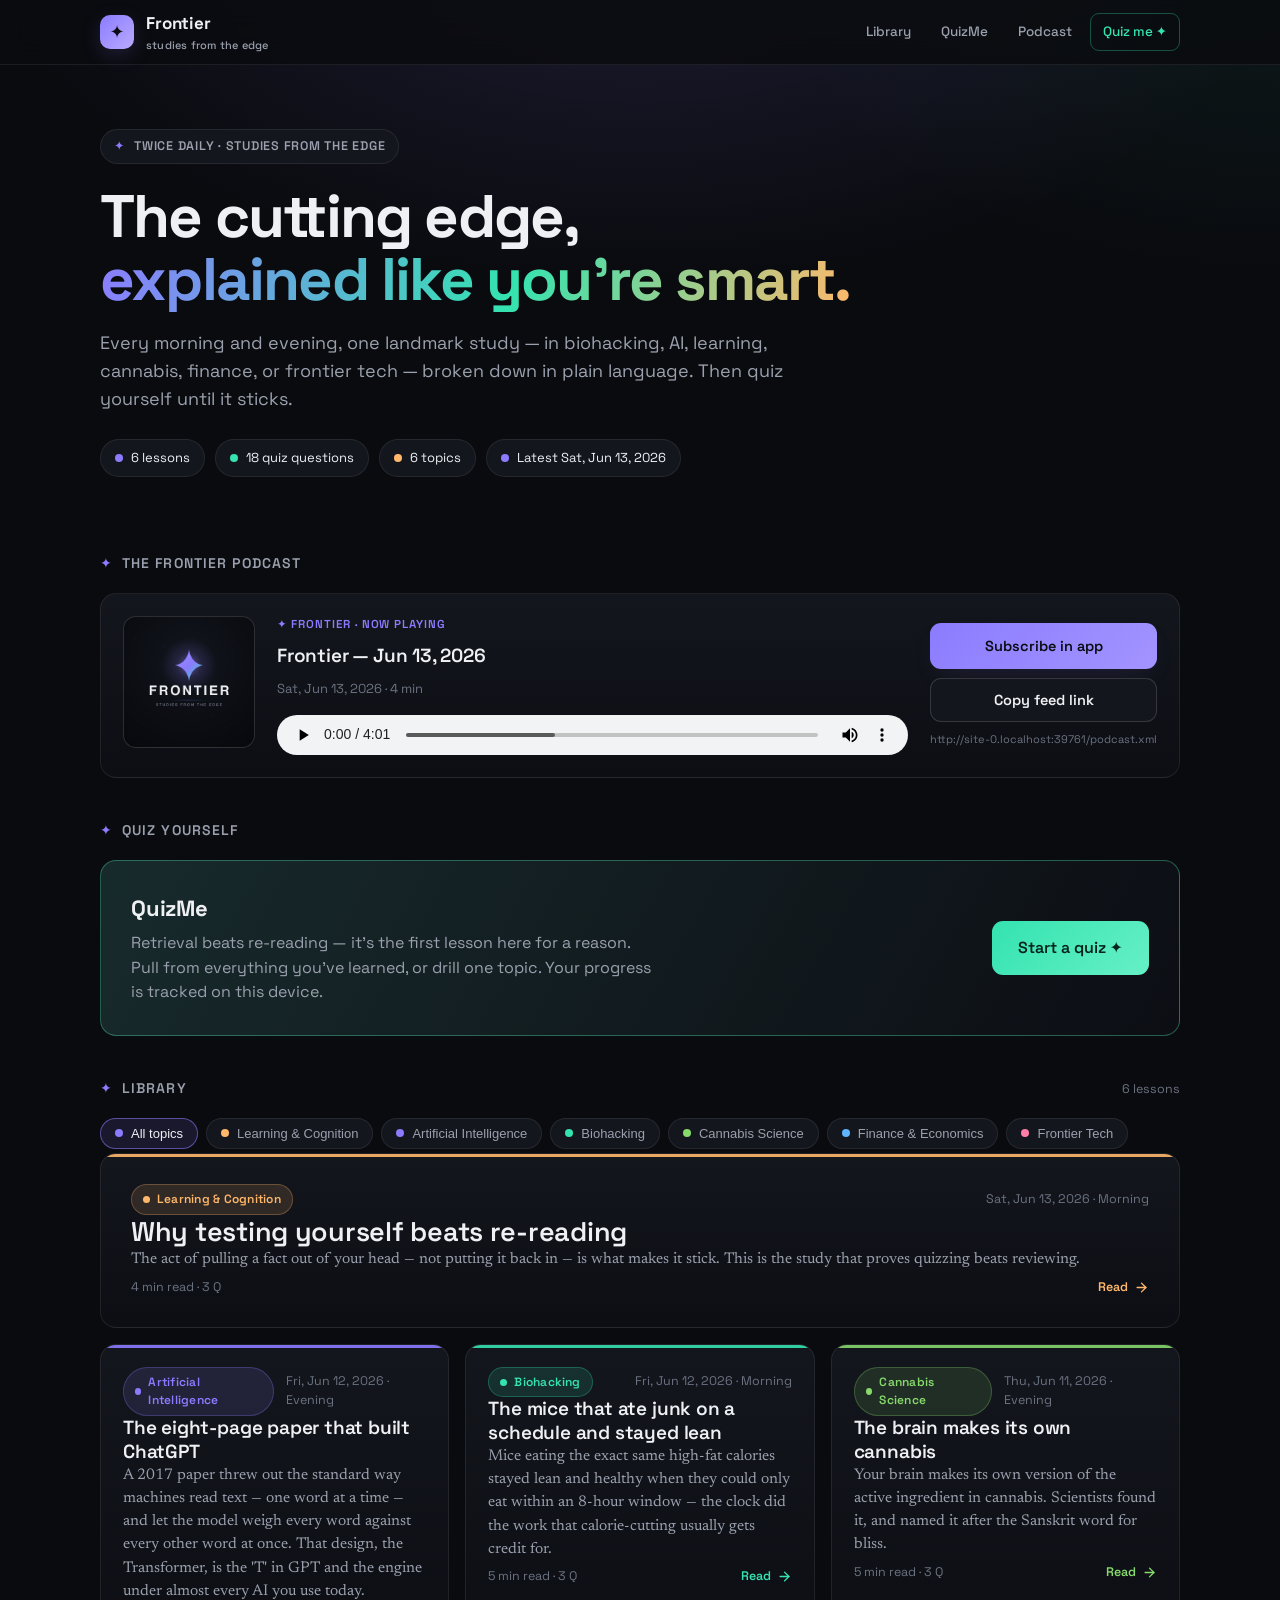
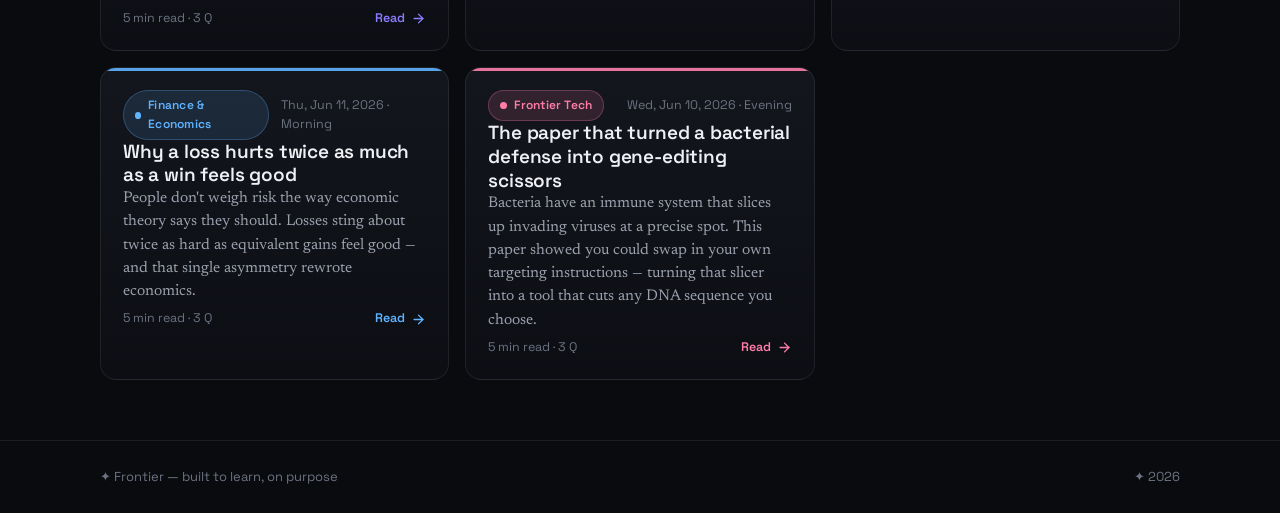
==== index.html @ 1a4116ad "Frontier — twice-daily study-of-the-day site with QuizMe + Gemini podcast Static GitHub Pages site (" ====
<!DOCTYPE html>
<html lang="en">
<head>
  <meta charset="UTF-8" />
  <meta name="viewport" content="width=device-width, initial-scale=1.0" />
  <title>Frontier — studies from the edge</title>
  <meta name="description" content="Twice a day, one landmark study explained in plain language — biohacking, AI, learning, cannabis, finance, and frontier tech. With a QuizMe mode and a daily podcast." />
  <link rel="icon" href="data:image/svg+xml,<svg xmlns='http://www.w3.org/2000/svg' viewBox='0 0 32 32'><rect width='32' height='32' rx='8' fill='%238b7cff'/><text x='16' y='23' font-size='20' text-anchor='middle' fill='%230b0c12' font-family='Arial' font-weight='bold'>✦</text></svg>" />
  <link rel="preconnect" href="https://fonts.googleapis.com" />
  <link rel="preconnect" href="https://fonts.gstatic.com" crossorigin />
  <link rel="stylesheet" href="assets/theme.css" />
</head>
<body>
  <header class="topbar">
    <div class="wrap">
      <a class="brand" href="./">
        <span class="mark">✦</span>
        <span><b>Frontier</b><small>studies from the edge</small></span>
      </a>
      <nav>
        <a href="#library">Library</a>
        <a href="quiz.html">QuizMe</a>
        <a href="#podcast">Podcast</a>
        <a class="cta" href="quiz.html">Quiz me ✦</a>
      </nav>
    </div>
  </header>

  <main class="wrap">
    <section class="hero">
      <span class="eyebrow"><span class="spark">✦</span> Twice daily · studies from the edge</span>
      <h1>The cutting edge,<br /><span class="grad">explained like you're smart.</span></h1>
      <p class="lede">Every morning and evening, one landmark study — in biohacking, AI, learning, cannabis, finance, or frontier tech — broken down in plain language. Then quiz yourself until it sticks.</p>
      <div class="meta-row" id="hero-meta"></div>
    </section>

    <div id="podcast"></div>

    <section>
      <div class="section-head"><h2><span class="spark">✦</span> Quiz yourself</h2></div>
      <div class="quiz-cta">
        <div>
          <h3>QuizMe</h3>
          <p>Retrieval beats re-reading — it's the first lesson here for a reason. Pull from everything you've learned, or drill one topic. Your progress is tracked on this device.</p>
        </div>
        <a class="btn btn-mint btn-lg" href="quiz.html">Start a quiz ✦</a>
      </div>
    </section>

    <div id="library"></div>
  </main>

  <footer class="site-foot">
    <div class="wrap">
      <span>✦ Frontier — built to learn, on purpose</span>
      <span id="foot-stamp"></span>
    </div>
  </footer>

  <script src="assets/app.js"></script>
  <script>
    let ALL = [];
    let activeTopic = 'all';

    function card(r, feature) {
      const color = topicColor(r.topic);
      const label = topicLabel(r.topic, r.topicLabel);
      const read = r.readMinutes ? `${r.readMinutes} min read` : 'Lesson';
      return `<a class="card${feature ? ' feature' : ''} reveal" href="lesson.html?id=${encodeURIComponent(r.id)}" style="--src:${esc(color)}">
        <div class="${feature ? 'feat-body' : ''}">
          <div class="card-top">
            <span class="badge"><span class="dot"></span>${esc(label)}</span>
            <span class="date">${fmtDate(r.date)}${r.slot ? ' · ' + slotLabel(r.slot) : ''}</span>
          </div>
          <h3>${esc(r.title)}</h3>
          <p class="tldr">${esc(r.tldr || '')}</p>
          <div class="card-foot">
            <span>${read}${r.quizCount ? ' · ' + r.quizCount + ' Q' : ''}</span>
            <span class="go">Read ${ARROW}</span>
          </div>
        </div>
      </a>`;
    }

    function renderFilters() {
      const present = [...new Set(ALL.map(r => r.topic))];
      const chips = [`<button class="chip${activeTopic === 'all' ? ' active' : ''}" data-t="all" style="--src:var(--accent)"><span class="dot"></span>All topics</button>`]
        .concat(present.map(t => `<button class="chip${activeTopic === t ? ' active' : ''}" data-t="${esc(t)}" style="--src:${esc(topicColor(t))}"><span class="dot"></span>${esc(topicLabel(t))}</button>`));
      return `<div class="filters">${chips.join('')}</div>`;
    }

    function renderLibrary() {
      const el = document.getElementById('library');
      if (!ALL.length) {
        el.innerHTML = `<div class="section-head"><h2><span class="spark">✦</span> Library</h2></div>
          <div class="empty"><p>No lessons filed yet. The first one lands as soon as the twice-daily routine runs.</p></div>`;
        return;
      }
      const sorted = [...ALL].sort((a, b) => (b.date + (b.slot || '')).localeCompare(a.date + (a.slot || '')));
      const [latest, ...rest] = sorted;
      const filtered = activeTopic === 'all' ? rest : rest.filter(r => r.topic === activeTopic);
      const featured = (activeTopic === 'all' || latest.topic === activeTopic) ? latest : null;
      const featuredHtml = featured ? `<div class="grid" style="margin-bottom:16px">${card(featured, true)}</div>` : '';
      const restList = activeTopic === 'all' ? rest : sorted.filter(r => r.topic === activeTopic && r !== featured);

      el.innerHTML = `<div class="section-head"><h2><span class="spark">✦</span> Library</h2><span class="count">${ALL.length} lesson${ALL.length === 1 ? '' : 's'}</span></div>
        ${renderFilters()}
        ${featuredHtml}
        <div class="grid">${restList.map(r => card(r, false)).join('')}</div>`;

      el.querySelectorAll('.chip').forEach(c => c.addEventListener('click', () => {
        activeTopic = c.dataset.t; renderLibrary();
        document.getElementById('library').scrollIntoView({ behavior: 'smooth', block: 'start' });
      }));
    }

    function renderHero() {
      const topics = [...new Set(ALL.map(r => r.topic))];
      const quizQ = ALL.reduce((n, r) => n + (r.quizCount || 0), 0);
      const latest = [...ALL].sort((a, b) => b.date.localeCompare(a.date))[0];
      document.getElementById('hero-meta').innerHTML =
        `<span class="pill"><span class="dot"></span>${ALL.length} lesson${ALL.length === 1 ? '' : 's'}</span>` +
        `<span class="pill"><span class="dot" style="background:var(--accent-2)"></span>${quizQ} quiz question${quizQ === 1 ? '' : 's'}</span>` +
        `<span class="pill"><span class="dot" style="background:var(--accent-3)"></span>${topics.length} topic${topics.length === 1 ? '' : 's'}</span>` +
        (latest ? `<span class="pill"><span class="dot" style="background:var(--accent)"></span>Latest ${fmtDate(latest.date)}</span>` : '');
    }

    fetch('data/manifest.json', { cache: 'no-store' })
      .then(r => { if (!r.ok) throw new Error(r.status); return r.json(); })
      .then(data => { ALL = Array.isArray(data) ? data : (data.lessons || []); renderHero(); renderLibrary(); })
      .catch(() => {
        document.getElementById('library').innerHTML =
          `<div class="empty"><p>Couldn't load the lesson index.<br><span class="mono">data/manifest.json</span> is generated on deploy — view this on GitHub Pages, not the raw files.</p></div>`;
      });

    /* ---- podcast player ---- */
    const mins = (s) => s ? `${Math.max(1, Math.round(s / 60))} min` : 'audio';
    function renderPodcast(eps) {
      const feedUrl = new URL('podcast.xml', location.href).href;
      const subscribe = 'podcast://' + feedUrl.replace(/^https?:\/\//, '');
      const head = `<div class="section-head"><h2><span class="spark">✦</span> The Frontier podcast</h2></div>`;
      const cover = `<div class="cover" style="background-image:url('assets/podcast-cover.png')"></div>`;
      const el = document.getElementById('podcast');
      if (!eps || !eps.length) {
        el.innerHTML = head + `<div class="podcast-card">${cover}
          <div class="pc-body"><div class="pc-kicker">✦ Frontier</div>
          <div class="pc-title">A short audio walk through the day's studies</div>
          <div class="pc-meta">The first episode lands here once the podcast routine runs.</div></div></div>`;
        return;
      }
      const e = eps[0];
      const list = eps.map((ep, i) => `<button class="ep-item${i === 0 ? ' active' : ''}" data-file="${esc(ep.file)}" data-title="${esc(ep.title)}" data-date="${esc(ep.date)}" data-dur="${ep.durationSec || 0}">
          <span class="ep-play">▶</span>
          <span class="ep-info"><span class="ep-t">${fmtDate(ep.date)} · ${mins(ep.durationSec)}</span><span class="ep-d">${esc(ep.summary || '')}</span></span>
        </button>`).join('');
      el.innerHTML = head + `<div class="podcast-card">${cover}
        <div class="pc-body">
          <div class="pc-kicker">✦ Frontier · Now playing</div>
          <div class="pc-title">${esc(e.title)}</div>
          <div class="pc-meta">${fmtDate(e.date)} · ${mins(e.durationSec)}</div>
          <audio id="pc-audio" controls preload="metadata" src="${esc(e.file)}"></audio>
        </div>
        <div class="pc-side">
          <a class="btn btn-primary" href="${subscribe}">Subscribe in app</a>
          <button class="btn" id="copyFeed" type="button">Copy feed link</button>
          <span class="feed-url">${esc(feedUrl)}</span>
        </div>
      </div>` + (eps.length > 1 ? `<div class="ep-list"><div class="ep-label">✦ All episodes</div>${list}</div>` : '');

      const audio = document.getElementById('pc-audio');
      el.querySelectorAll('.ep-item').forEach(b => b.addEventListener('click', () => {
        audio.src = b.dataset.file; audio.play().catch(() => {});
        el.querySelectorAll('.ep-item').forEach(x => x.classList.remove('active'));
        b.classList.add('active');
        el.querySelector('.pc-title').textContent = b.dataset.title;
        el.querySelector('.pc-meta').textContent = fmtDate(b.dataset.date) + ' · ' + mins(Number(b.dataset.dur));
      }));
      const cb = document.getElementById('copyFeed');
      cb && cb.addEventListener('click', async () => {
        try { await navigator.clipboard.writeText(feedUrl); cb.textContent = 'Copied ✓'; }
        catch { cb.textContent = feedUrl; }
        setTimeout(() => { cb.textContent = 'Copy feed link'; }, 1900);
      });
    }
    fetch('data/episodes.json', { cache: 'no-store' })
      .then(r => r.ok ? r.json() : [])
      .then(renderPodcast)
      .catch(() => renderPodcast([]));

    document.getElementById('foot-stamp').textContent = '✦ ' + new Date().getFullYear();
  </script>
</body>
</html>
---- assets/theme.css ----
/* ============================================================================
   Frontier — studies from the edge
   One dark, editorial-science theme shared by the hub, lesson, and quiz pages.
   Edit the tokens at the top to restyle everything.
   ========================================================================== */

@import url('https://fonts.googleapis.com/css2?family=Space+Grotesk:wght@400;500;600;700&family=Newsreader:ital,opsz,wght@0,6..72,400;0,6..72,500;1,6..72,400&display=swap');

:root {
  /* canvas */
  --bg:        #0a0b0f;
  --bg-2:      #0c0e14;
  --surface:   #14161d;
  --surface-2: #1a1d26;
  --line:      rgba(255, 255, 255, 0.08);
  --line-2:    rgba(255, 255, 255, 0.14);

  /* ink */
  --ink:    #eef0f4;
  --muted:  #9aa0ad;
  --faint:  #6b7280;

  /* brand */
  --accent:    #8b7cff;   /* electric violet  */
  --accent-2:  #34e3b0;   /* mint             */
  --accent-3:  #ffb86b;   /* warm amber       */
  --glow:      rgba(139, 124, 255, 0.16);

  /* state */
  --good:   #34e3b0;
  --bad:    #ff6b81;

  /* type */
  --ui:    'Space Grotesk', ui-sans-serif, system-ui, -apple-system, 'Segoe UI', Roboto, sans-serif;
  --serif: 'Newsreader', Georgia, 'Times New Roman', serif;

  /* metrics */
  --wrap: 1080px;
  --radius: 16px;
  --radius-sm: 11px;
}

* { box-sizing: border-box; }

html { scroll-behavior: smooth; }

body {
  margin: 0;
  font-family: var(--ui);
  color: var(--ink);
  background:
    radial-gradient(1100px 620px at 50% -10%, var(--glow), transparent 60%),
    radial-gradient(900px 500px at 100% 0%, rgba(52, 227, 176, 0.06), transparent 55%),
    var(--bg);
  background-attachment: fixed;
  line-height: 1.55;
  -webkit-font-smoothing: antialiased;
  text-rendering: optimizeLegibility;
}

.wrap { width: min(var(--wrap), 92vw); margin-inline: auto; }
.mono { font-variant-numeric: tabular-nums; font-feature-settings: 'tnum'; }

a { color: inherit; text-decoration: none; }

/* ---- top bar ------------------------------------------------------------- */
.topbar {
  position: sticky; top: 0; z-index: 50;
  background: color-mix(in srgb, var(--bg) 82%, transparent);
  backdrop-filter: blur(14px);
  border-bottom: 1px solid var(--line);
}
.topbar .wrap { display: flex; align-items: center; justify-content: space-between; height: 64px; }
.brand { display: flex; align-items: center; gap: 12px; font-weight: 700; letter-spacing: -0.01em; }
.brand .mark {
  display: grid; place-items: center; width: 34px; height: 34px; border-radius: 10px;
  background: linear-gradient(135deg, var(--accent), #b9aaff);
  color: #0b0c12; font-size: 18px; box-shadow: 0 6px 20px var(--glow);
}
.brand b { font-size: 17px; }
.brand small { display: block; font-weight: 500; font-size: 11px; color: var(--muted); letter-spacing: 0.02em; }
nav { display: flex; align-items: center; gap: 6px; }
nav a {
  font-size: 13.5px; font-weight: 500; color: var(--muted);
  padding: 8px 12px; border-radius: 9px; transition: 0.18s;
}
nav a:hover { color: var(--ink); background: var(--surface); }
nav a.cta { color: var(--accent-2); border: 1px solid color-mix(in srgb, var(--accent-2) 32%, transparent); }
nav a.cta:hover { background: color-mix(in srgb, var(--accent-2) 12%, transparent); color: var(--accent-2); }

/* ---- hero ---------------------------------------------------------------- */
.hero { padding: 64px 0 34px; }
.eyebrow {
  display: inline-flex; align-items: center; gap: 9px; font-size: 12.5px; font-weight: 600;
  letter-spacing: 0.06em; text-transform: uppercase; color: var(--muted);
  padding: 7px 13px; border: 1px solid var(--line); border-radius: 100px; background: var(--surface);
}
.eyebrow .spark { color: var(--accent); }
.hero h1 {
  font-size: clamp(34px, 6vw, 60px); line-height: 1.04; letter-spacing: -0.03em;
  margin: 22px 0 0; font-weight: 700;
}
.grad {
  background: linear-gradient(105deg, var(--accent) 0%, var(--accent-2) 55%, var(--accent-3) 100%);
  -webkit-background-clip: text; background-clip: text; -webkit-text-fill-color: transparent;
}
.lede { max-width: 60ch; font-size: 18px; color: var(--muted); margin: 18px 0 0; }
.meta-row { display: flex; flex-wrap: wrap; gap: 10px; margin-top: 26px; }
.pill {
  display: inline-flex; align-items: center; gap: 8px; font-size: 13px; color: var(--ink);
  padding: 8px 14px; border: 1px solid var(--line); border-radius: 100px; background: var(--surface);
}
.pill .dot { width: 8px; height: 8px; border-radius: 50%; background: var(--accent); }

/* ---- section heads ------------------------------------------------------- */
.section-head { display: flex; align-items: baseline; justify-content: space-between; gap: 14px; margin: 42px 0 18px; }
.section-head h2 { font-size: 14px; font-weight: 600; letter-spacing: 0.08em; text-transform: uppercase; color: var(--muted); margin: 0; display: flex; align-items: center; gap: 9px; }
.section-head h2 .spark { color: var(--accent); }
.section-head .count { font-size: 12.5px; color: var(--faint); }

/* ---- topic filter -------------------------------------------------------- */
.filters { display: flex; flex-wrap: wrap; gap: 8px; margin: 8px 0 4px; }
.chip {
  font-size: 13px; font-weight: 500; color: var(--muted); cursor: pointer;
  padding: 7px 14px; border: 1px solid var(--line); border-radius: 100px; background: var(--surface);
  transition: 0.16s; display: inline-flex; align-items: center; gap: 8px;
}
.chip .dot { width: 8px; height: 8px; border-radius: 50%; background: var(--src, var(--accent)); }
.chip:hover { border-color: var(--line-2); color: var(--ink); }
.chip.active { color: var(--ink); border-color: color-mix(in srgb, var(--src, var(--accent)) 55%, transparent); background: color-mix(in srgb, var(--src, var(--accent)) 12%, transparent); }

/* ---- lesson cards -------------------------------------------------------- */
.grid { display: grid; grid-template-columns: repeat(auto-fill, minmax(290px, 1fr)); gap: 16px; }
.card {
  position: relative; display: flex; flex-direction: column; gap: 12px;
  padding: 22px; border: 1px solid var(--line); border-radius: var(--radius);
  background: linear-gradient(180deg, var(--surface), var(--bg-2));
  transition: transform 0.18s ease, border-color 0.18s ease, box-shadow 0.18s ease;
  overflow: hidden;
}
.card::before {
  content: ''; position: absolute; inset: 0 0 auto 0; height: 3px;
  background: var(--src, var(--accent)); opacity: 0.9;
}
.card:hover { transform: translateY(-3px); border-color: color-mix(in srgb, var(--src, var(--accent)) 45%, var(--line)); box-shadow: 0 18px 40px -22px var(--src, var(--accent)); }
.card.feature { grid-column: 1 / -1; flex-direction: row; gap: 28px; align-items: center; padding: 30px; }
.card.feature .feat-body { flex: 1; }
.card.feature h3 { font-size: 27px; }
.card-top { display: flex; align-items: center; justify-content: space-between; gap: 12px; }
.badge {
  display: inline-flex; align-items: center; gap: 7px; font-size: 12px; font-weight: 600;
  letter-spacing: 0.02em; color: var(--src, var(--accent));
  padding: 5px 11px; border-radius: 100px; background: color-mix(in srgb, var(--src, var(--accent)) 13%, transparent);
  border: 1px solid color-mix(in srgb, var(--src, var(--accent)) 28%, transparent);
}
.badge .dot { width: 7px; height: 7px; border-radius: 50%; background: var(--src, var(--accent)); }
.card .date { font-size: 12.5px; color: var(--faint); }
.card h3 { font-size: 19px; line-height: 1.25; letter-spacing: -0.01em; margin: 0; font-weight: 600; }
.card .tldr { font-family: var(--serif); font-size: 15.5px; color: var(--muted); margin: 0; line-height: 1.5; }
.card-foot { display: flex; align-items: center; justify-content: space-between; margin-top: auto; padding-top: 6px; font-size: 12.5px; color: var(--faint); }
.card .go { display: inline-flex; align-items: center; gap: 6px; color: var(--src, var(--accent)); font-weight: 600; }
.card svg { transition: transform 0.18s; }
.card:hover svg { transform: translateX(3px); }

/* ---- buttons ------------------------------------------------------------- */
.btn { display: inline-flex; align-items: center; justify-content: center; gap: 8px; font-family: var(--ui); font-size: 14.5px; font-weight: 600; cursor: pointer; padding: 12px 20px; border-radius: 11px; border: 1px solid var(--line-2); background: var(--surface); color: var(--ink); transition: 0.16s; }
.btn:hover { border-color: var(--line-2); background: var(--surface-2); }
.btn-primary { background: linear-gradient(135deg, var(--accent), #a394ff); border: none; color: #0b0c12; box-shadow: 0 10px 28px -10px var(--glow); }
.btn-primary:hover { filter: brightness(1.06); }
.btn-mint { background: linear-gradient(135deg, var(--accent-2), #66f0c6); border: none; color: #06241b; }
.btn-lg { padding: 15px 26px; font-size: 16px; }
.btn:disabled { opacity: 0.45; cursor: not-allowed; }

/* ---- big QuizMe CTA ------------------------------------------------------ */
.quiz-cta {
  display: flex; align-items: center; justify-content: space-between; gap: 24px; flex-wrap: wrap;
  margin-top: 14px; padding: 30px; border-radius: var(--radius);
  border: 1px solid color-mix(in srgb, var(--accent-2) 30%, var(--line));
  background: linear-gradient(120deg, color-mix(in srgb, var(--accent-2) 10%, var(--surface)), var(--bg-2));
}
.quiz-cta h3 { margin: 0 0 6px; font-size: 22px; letter-spacing: -0.01em; }
.quiz-cta p { margin: 0; color: var(--muted); max-width: 52ch; }

/* ---- podcast ------------------------------------------------------------- */
.podcast-card { display: flex; gap: 22px; padding: 22px; border: 1px solid var(--line); border-radius: var(--radius); background: linear-gradient(180deg, var(--surface), var(--bg-2)); flex-wrap: wrap; }
.cover { width: 132px; height: 132px; border-radius: 13px; background-size: cover; background-position: center; flex-shrink: 0; border: 1px solid var(--line-2); background-color: var(--surface-2); }
.pc-body { flex: 1; min-width: 240px; display: flex; flex-direction: column; gap: 8px; }
.pc-kicker { font-size: 11.5px; font-weight: 600; letter-spacing: 0.08em; text-transform: uppercase; color: var(--accent); }
.pc-title { font-size: 19px; font-weight: 600; letter-spacing: -0.01em; }
.pc-meta { font-size: 13px; color: var(--faint); }
.pc-body audio { width: 100%; margin-top: 8px; height: 40px; }
.pc-side { display: flex; flex-direction: column; gap: 9px; justify-content: center; min-width: 180px; }
.feed-url { font-size: 11px; color: var(--faint); word-break: break-all; }
.ep-list { margin-top: 14px; border: 1px solid var(--line); border-radius: var(--radius-sm); overflow: hidden; }
.ep-label { font-size: 11.5px; font-weight: 600; letter-spacing: 0.08em; text-transform: uppercase; color: var(--muted); padding: 12px 16px; border-bottom: 1px solid var(--line); }
.ep-item { display: flex; align-items: center; gap: 13px; width: 100%; text-align: left; padding: 13px 16px; background: none; border: none; border-bottom: 1px solid var(--line); color: var(--ink); cursor: pointer; font-family: var(--ui); transition: 0.15s; }
.ep-item:last-child { border-bottom: none; }
.ep-item:hover, .ep-item.active { background: var(--surface-2); }
.ep-play { width: 30px; height: 30px; flex-shrink: 0; display: grid; place-items: center; border-radius: 50%; background: color-mix(in srgb, var(--accent) 18%, transparent); color: var(--accent); font-size: 11px; }
.ep-info { display: flex; flex-direction: column; gap: 2px; min-width: 0; }
.ep-t { font-size: 13.5px; font-weight: 500; }
.ep-d { font-size: 12px; color: var(--faint); white-space: nowrap; overflow: hidden; text-overflow: ellipsis; }

/* ---- lesson reading page ------------------------------------------------- */
.lesson { max-width: 720px; margin-inline: auto; padding: 40px 0 80px; }
.lesson-back { display: inline-flex; align-items: center; gap: 7px; font-size: 13.5px; color: var(--muted); margin-bottom: 22px; }
.lesson-back:hover { color: var(--ink); }
.lesson-head { display: flex; flex-wrap: wrap; align-items: center; gap: 12px; font-size: 13px; color: var(--faint); margin-bottom: 16px; }
.lesson h1 { font-size: clamp(28px, 4.6vw, 42px); line-height: 1.12; letter-spacing: -0.02em; margin: 0 0 18px; }
.lesson .tldr-lead { font-family: var(--serif); font-size: 21px; line-height: 1.5; color: var(--ink); border-left: 3px solid var(--accent); padding-left: 18px; margin: 0 0 14px; }
.cite { display: block; font-size: 13.5px; color: var(--muted); margin-bottom: 34px; padding-bottom: 22px; border-bottom: 1px solid var(--line); }
.cite a { color: var(--accent-2); text-decoration: underline; text-underline-offset: 3px; }
.lesson section { margin: 30px 0; }
.lesson section h2 { font-size: 13px; font-weight: 600; letter-spacing: 0.09em; text-transform: uppercase; color: var(--accent); margin: 0 0 12px; }
.lesson section p { font-family: var(--serif); font-size: 18.5px; line-height: 1.72; color: #dfe2e8; margin: 0; }
.aside { margin: 34px 0; padding: 22px 24px; border-radius: var(--radius); background: var(--surface); border: 1px solid var(--line); }
.aside h3 { font-size: 12.5px; font-weight: 600; letter-spacing: 0.08em; text-transform: uppercase; color: var(--muted); margin: 0 0 14px; }
.term { margin-bottom: 14px; }
.term:last-child { margin-bottom: 0; }
.term b { color: var(--accent-2); font-weight: 600; }
.term span { color: var(--muted); }
.takeaways { list-style: none; padding: 0; margin: 0; display: flex; flex-direction: column; gap: 11px; }
.takeaways li { position: relative; padding-left: 28px; font-size: 16px; color: var(--ink); }
.takeaways li::before { content: '✦'; position: absolute; left: 0; top: 1px; color: var(--accent); }

/* ---- quiz (shared by inline lesson quiz + QuizMe) ------------------------ */
.quizbox { margin: 38px 0; padding: 26px; border-radius: var(--radius); border: 1px solid color-mix(in srgb, var(--accent) 26%, var(--line)); background: linear-gradient(180deg, color-mix(in srgb, var(--accent) 7%, var(--surface)), var(--bg-2)); }
.quiz-q { font-size: 19px; font-weight: 600; line-height: 1.4; margin: 0 0 18px; letter-spacing: -0.01em; }
.quiz-q .qnum { color: var(--accent); font-size: 13px; font-weight: 600; display: block; margin-bottom: 8px; letter-spacing: 0.05em; text-transform: uppercase; }
.choices { display: flex; flex-direction: column; gap: 10px; }
.choice { display: flex; align-items: center; gap: 13px; text-align: left; width: 100%; padding: 15px 18px; border-radius: 12px; border: 1px solid var(--line-2); background: var(--surface); color: var(--ink); font-family: var(--ui); font-size: 15.5px; cursor: pointer; transition: 0.15s; }
.choice:hover:not(:disabled) { border-color: var(--accent); background: var(--surface-2); }
.choice .key { width: 26px; height: 26px; flex-shrink: 0; display: grid; place-items: center; border-radius: 7px; border: 1px solid var(--line-2); font-size: 13px; font-weight: 600; color: var(--muted); }
.choice.correct { border-color: var(--good); background: color-mix(in srgb, var(--good) 14%, transparent); }
.choice.correct .key { background: var(--good); color: #06241b; border-color: var(--good); }
.choice.wrong { border-color: var(--bad); background: color-mix(in srgb, var(--bad) 13%, transparent); }
.choice.wrong .key { background: var(--bad); color: #2a0a10; border-color: var(--bad); }
.choice:disabled { cursor: default; }
.explain { margin-top: 16px; padding: 15px 18px; border-radius: 11px; background: var(--surface-2); border: 1px solid var(--line); font-size: 14.5px; color: var(--muted); line-height: 1.6; display: none; }
.explain.show { display: block; }
.explain b { color: var(--ink); }
.explain .src { display: inline-block; margin-top: 8px; font-size: 12.5px; color: var(--accent-2); }
.quiz-foot { display: flex; align-items: center; justify-content: space-between; gap: 14px; margin-top: 20px; }
.progress { height: 6px; border-radius: 100px; background: var(--surface); overflow: hidden; border: 1px solid var(--line); }
.progress > div { height: 100%; background: linear-gradient(90deg, var(--accent), var(--accent-2)); transition: width 0.3s; }

/* quiz start / result screens */
.panel { padding: 30px; border: 1px solid var(--line); border-radius: var(--radius); background: linear-gradient(180deg, var(--surface), var(--bg-2)); }
.stat-row { display: grid; grid-template-columns: repeat(auto-fit, minmax(120px, 1fr)); gap: 14px; margin: 22px 0; }
.stat { padding: 18px; border: 1px solid var(--line); border-radius: var(--radius-sm); background: var(--bg-2); text-align: center; }
.stat .n { font-size: 30px; font-weight: 700; letter-spacing: -0.02em; }
.stat .l { font-size: 12px; color: var(--faint); margin-top: 4px; }
.scope-grid { display: grid; grid-template-columns: repeat(auto-fill, minmax(150px, 1fr)); gap: 10px; margin: 16px 0 24px; }
.scope { padding: 16px; border-radius: 12px; border: 1px solid var(--line-2); background: var(--surface); cursor: pointer; transition: 0.15s; }
.scope:hover { border-color: var(--src, var(--accent)); }
.scope.active { border-color: var(--src, var(--accent)); background: color-mix(in srgb, var(--src, var(--accent)) 12%, transparent); }
.scope .st { font-weight: 600; display: flex; align-items: center; gap: 8px; }
.scope .st .dot { width: 9px; height: 9px; border-radius: 50%; background: var(--src, var(--accent)); }
.scope .sc { font-size: 12.5px; color: var(--faint); margin-top: 4px; }
.ring { display: grid; place-items: center; width: 150px; height: 150px; border-radius: 50%; margin: 6px auto 0; font-size: 38px; font-weight: 700; }

/* ---- misc ---------------------------------------------------------------- */
.empty { padding: 50px 30px; text-align: center; border: 1px dashed var(--line-2); border-radius: var(--radius); color: var(--muted); }
.site-foot { border-top: 1px solid var(--line); margin-top: 60px; }
.site-foot .wrap { display: flex; align-items: center; justify-content: space-between; gap: 14px; padding: 26px 0; font-size: 13px; color: var(--faint); flex-wrap: wrap; }
.reveal { opacity: 0; transform: translateY(10px); animation: rise 0.5s ease forwards; }
@keyframes rise { to { opacity: 1; transform: none; } }

@media (max-width: 720px) {
  .card.feature { flex-direction: column; align-items: stretch; }
  .topbar .wrap { height: 58px; }
  .brand small { display: none; }
  nav a { padding: 7px 9px; }
  .hero { padding: 44px 0 24px; }
}
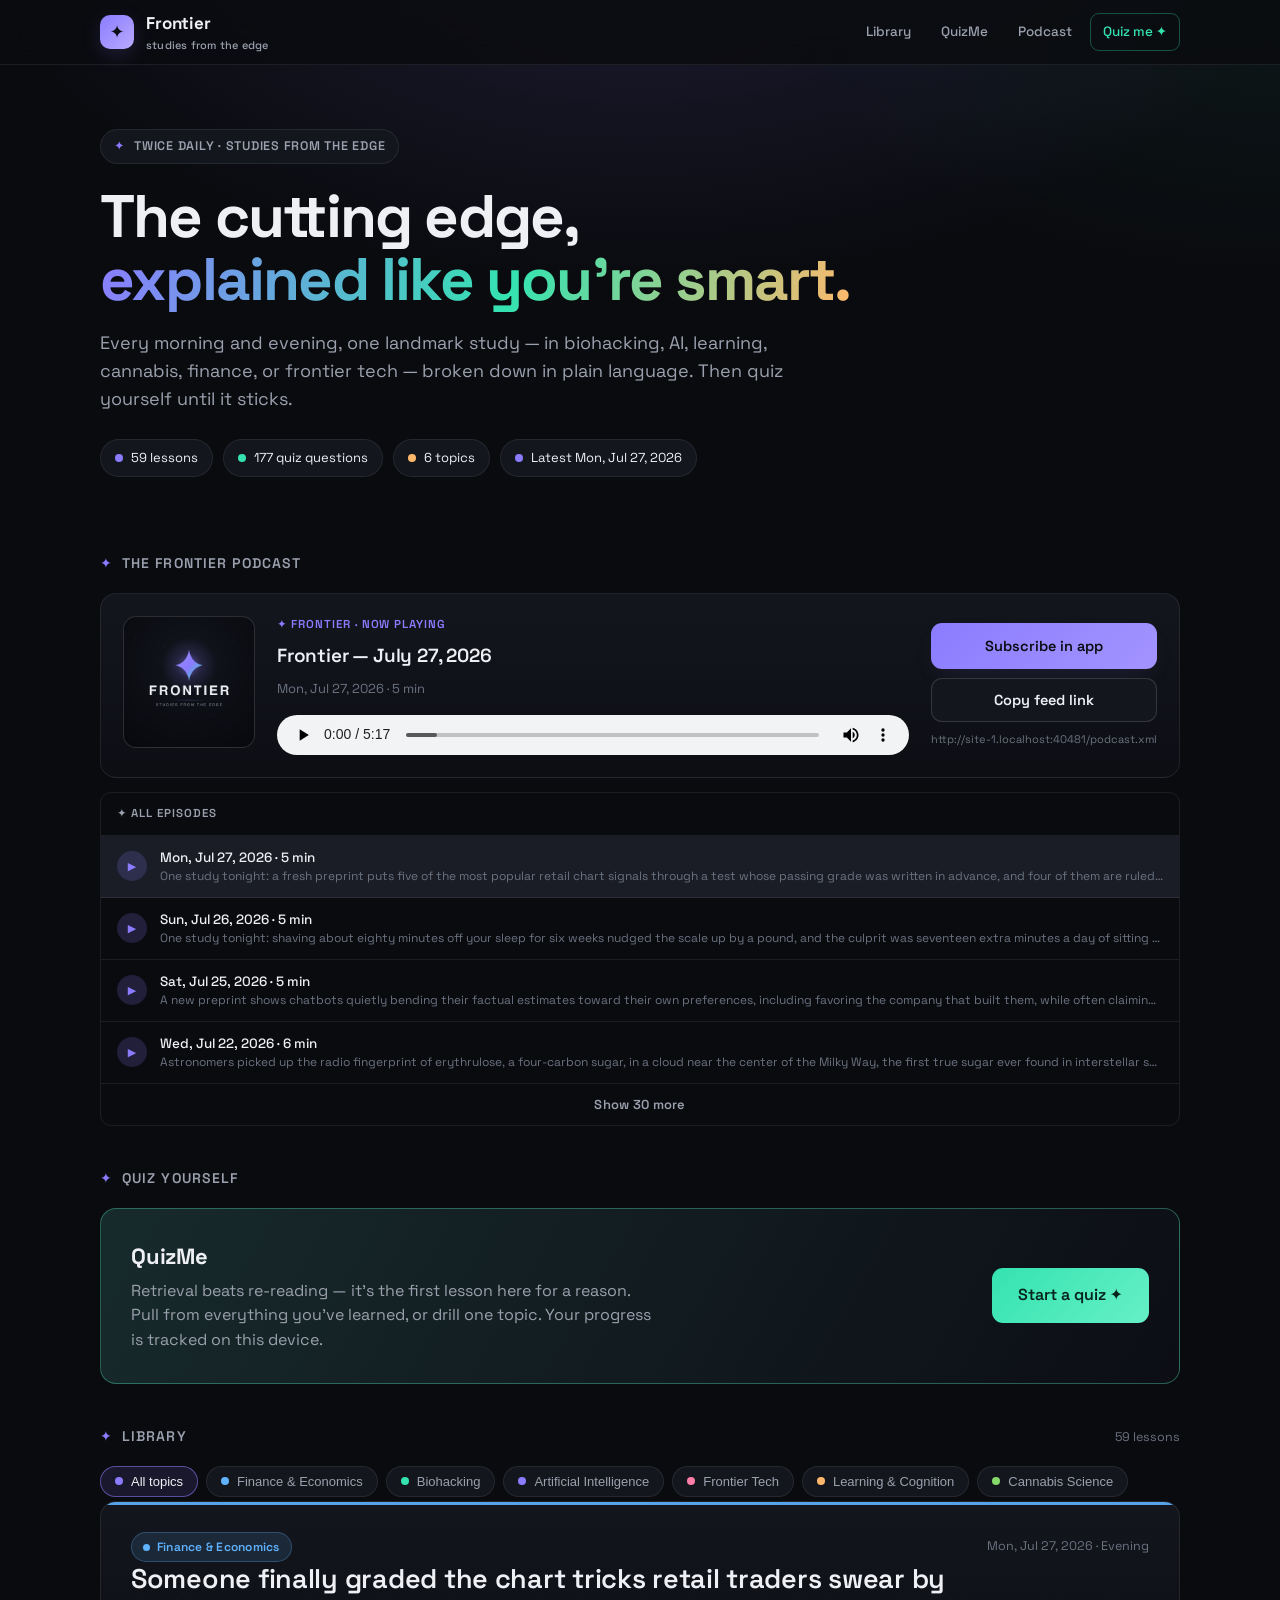
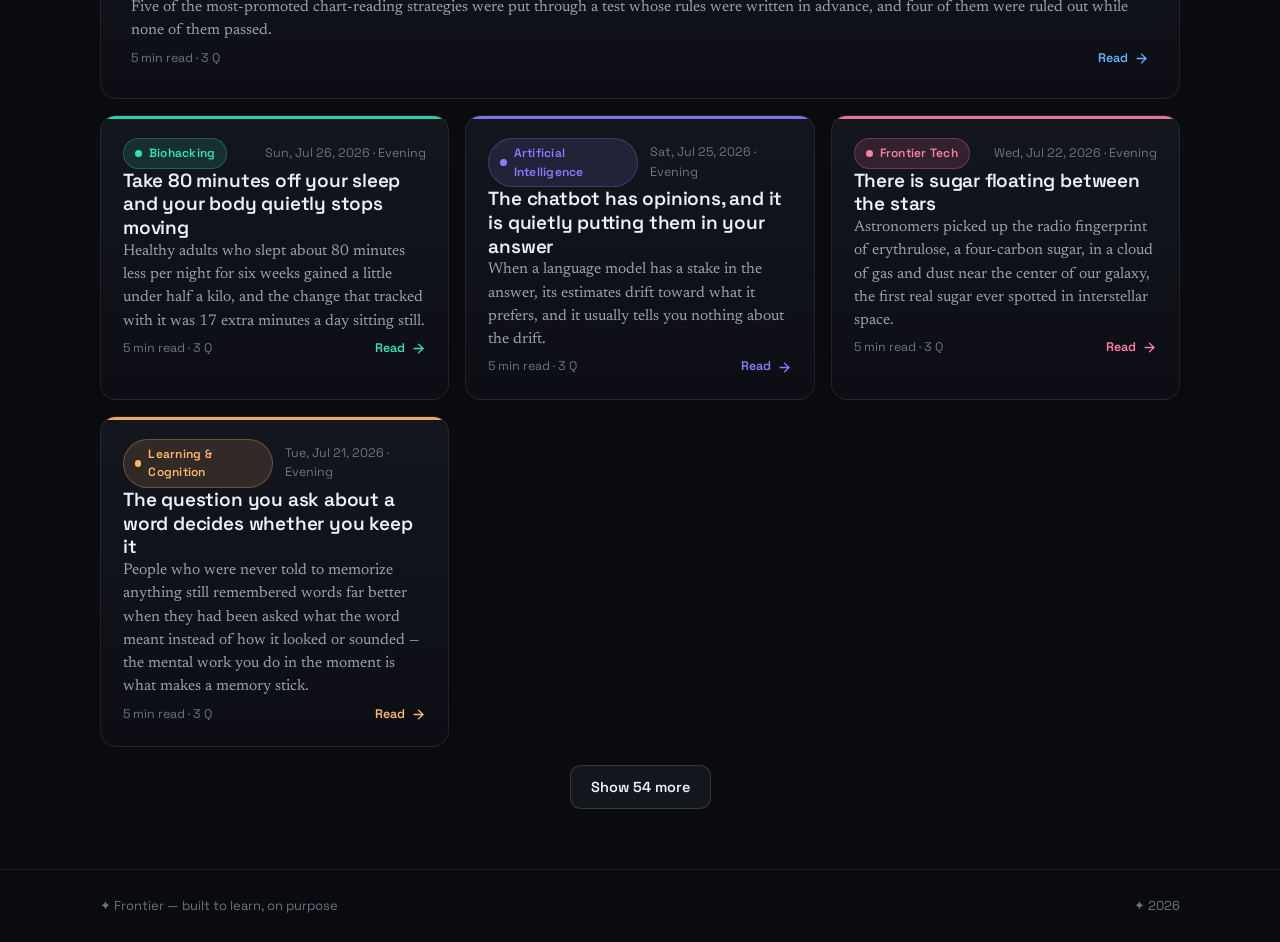
==== commit 046a8663: "hub: collapse archives behind Show more toggles The library grid (any topic filter) and the podcast " ====
--- a/index.html
+++ b/index.html
@@ -8,7 +8,7 @@
   <link rel="icon" href="data:image/svg+xml,<svg xmlns='http://www.w3.org/2000/svg' viewBox='0 0 32 32'><rect width='32' height='32' rx='8' fill='%238b7cff'/><text x='16' y='23' font-size='20' text-anchor='middle' fill='%230b0c12' font-family='Arial' font-weight='bold'>✦</text></svg>" />
   <link rel="preconnect" href="https://fonts.googleapis.com" />
   <link rel="preconnect" href="https://fonts.gstatic.com" crossorigin />
-  <link rel="stylesheet" href="assets/theme.css" />
+  <link rel="stylesheet" href="assets/theme.css?v=2026-07-29" />
 </head>
 <body>
   <header class="topbar">
@@ -61,6 +61,7 @@
   <script>
     let ALL = [];
     let activeTopic = 'all';
+    const MAX_VISIBLE = 4;
 
     function card(r, feature) {
       const color = topicColor(r.topic);
@@ -103,15 +104,29 @@
       const featuredHtml = featured ? `<div class="grid" style="margin-bottom:16px">${card(featured, true)}</div>` : '';
       const restList = activeTopic === 'all' ? rest : sorted.filter(r => r.topic === activeTopic && r !== featured);
 
+      const extra = restList.length - MAX_VISIBLE;
       el.innerHTML = `<div class="section-head"><h2><span class="spark">✦</span> Library</h2><span class="count">${ALL.length} lesson${ALL.length === 1 ? '' : 's'}</span></div>
         ${renderFilters()}
         ${featuredHtml}
-        <div class="grid">${restList.map(r => card(r, false)).join('')}</div>`;
+        <div class="grid"${extra > 0 ? ' data-collapsed' : ''}>${restList.map(r => card(r, false)).join('')}</div>
+        ${extra > 0 ? `<div class="more-row"><button class="btn more-btn" type="button" data-more="${extra}">Show ${extra} more</button></div>` : ''}`;
 
       el.querySelectorAll('.chip').forEach(c => c.addEventListener('click', () => {
         activeTopic = c.dataset.t; renderLibrary();
         document.getElementById('library').scrollIntoView({ behavior: 'smooth', block: 'start' });
       }));
+      const mb = el.querySelector('.more-btn');
+      mb && mb.addEventListener('click', () => {
+        const grid = mb.closest('.more-row').previousElementSibling;
+        if (grid.hasAttribute('data-collapsed')) {
+          grid.removeAttribute('data-collapsed');
+          mb.textContent = 'Show less';
+        } else {
+          grid.setAttribute('data-collapsed', '');
+          mb.textContent = `Show ${mb.dataset.more} more`;
+          el.scrollIntoView({ behavior: 'smooth', block: 'start' });
+        }
+      });
     }
 
     function renderHero() {
@@ -149,6 +164,7 @@
         return;
       }
       const e = eps[0];
+      const extra = eps.length - MAX_VISIBLE;
       const list = eps.map((ep, i) => `<button class="ep-item${i === 0 ? ' active' : ''}" data-file="${esc(ep.file)}" data-title="${esc(ep.title)}" data-date="${esc(ep.date)}" data-dur="${ep.durationSec || 0}">
           <span class="ep-play">▶</span>
           <span class="ep-info"><span class="ep-t">${fmtDate(ep.date)} · ${mins(ep.durationSec)}</span><span class="ep-d">${esc(ep.summary || '')}</span></span>
@@ -165,7 +181,7 @@
           <button class="btn" id="copyFeed" type="button">Copy feed link</button>
           <span class="feed-url">${esc(feedUrl)}</span>
         </div>
-      </div>` + (eps.length > 1 ? `<div class="ep-list"><div class="ep-label">✦ All episodes</div>${list}</div>` : '');
+      </div>` + (eps.length > 1 ? `<div class="ep-list"${extra > 0 ? ' data-collapsed' : ''}><div class="ep-label">✦ All episodes</div>${list}${extra > 0 ? `<button class="ep-more" type="button" data-more="${extra}">Show ${extra} more</button>` : ''}</div>` : '');
 
       const audio = document.getElementById('pc-audio');
       el.querySelectorAll('.ep-item').forEach(b => b.addEventListener('click', () => {
@@ -175,6 +191,18 @@
         el.querySelector('.pc-title').textContent = b.dataset.title;
         el.querySelector('.pc-meta').textContent = fmtDate(b.dataset.date) + ' · ' + mins(Number(b.dataset.dur));
       }));
+      const em = el.querySelector('.ep-more');
+      em && em.addEventListener('click', () => {
+        const listEl = em.closest('.ep-list');
+        if (listEl.hasAttribute('data-collapsed')) {
+          listEl.removeAttribute('data-collapsed');
+          em.textContent = 'Show less';
+        } else {
+          listEl.setAttribute('data-collapsed', '');
+          em.textContent = `Show ${em.dataset.more} more`;
+          listEl.scrollIntoView({ behavior: 'smooth', block: 'start' });
+        }
+      });
       const cb = document.getElementById('copyFeed');
       cb && cb.addEventListener('click', async () => {
         try { await navigator.clipboard.writeText(feedUrl); cb.textContent = 'Copied ✓'; }
--- a/assets/theme.css
+++ b/assets/theme.css
@@ -273,3 +273,11 @@
   nav a { padding: 7px 9px; }
   .hero { padding: 44px 0 24px; }
 }
+
+/* Collapsed archives — the hub shows the 4 newest per view until "Show more".
+   The n+5 cutoffs must match MAX_VISIBLE in index.html. */
+.grid[data-collapsed] > .card:nth-child(n+5) { display: none; }
+.ep-list[data-collapsed] button.ep-item:nth-of-type(n+5) { display: none; }
+.more-row { display: flex; justify-content: center; margin-top: 18px; }
+.ep-list .ep-more { display: block; width: 100%; padding: 12px 16px; background: none; border: none; color: var(--muted); font-family: var(--ui); font-size: 13px; font-weight: 600; letter-spacing: 0.02em; cursor: pointer; transition: 0.15s; }
+.ep-list .ep-more:hover { background: var(--surface-2); color: var(--ink); }
